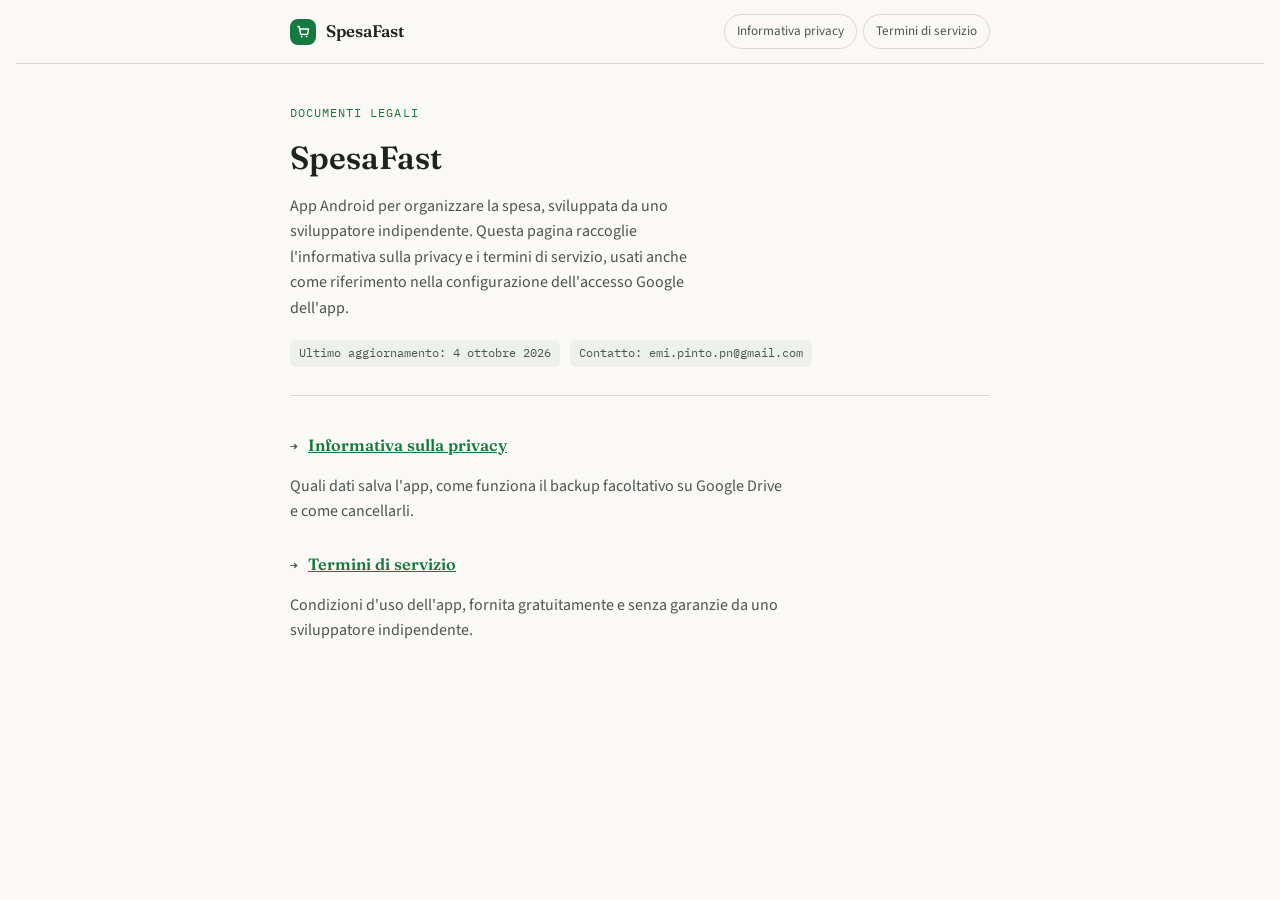
==== index.html @ 66b3608b "Pagine privacy e termini di servizio per SpesaFast Co-Authored-By: Claude Sonnet 5 <noreply@anthropi" ====
<!doctype html>
<html lang="it">
<head>
<meta charset="utf-8">
<meta name="viewport" content="width=device-width, initial-scale=1">
<title>SpesaFast — documenti legali</title>
<link rel="preconnect" href="https://fonts.googleapis.com">
<link rel="preconnect" href="https://fonts.gstatic.com" crossorigin>
<link href="https://fonts.googleapis.com/css2?family=Fraunces:wght@500;600&family=Source+Sans+3:wght@400;600&family=IBM+Plex+Mono:wght@400;500&display=swap" rel="stylesheet">
<link rel="stylesheet" href="style.css">
</head>
<body>

<header class="top">
  <div class="wrap">
    <a class="brand" href="index.html">
      <span class="mark">
        <svg viewBox="0 0 24 24" fill="none" stroke="#fff" stroke-width="2.2" stroke-linecap="round" stroke-linejoin="round">
          <circle cx="9" cy="20" r="1.4" fill="#fff" stroke="none"/>
          <circle cx="17" cy="20" r="1.4" fill="#fff" stroke="none"/>
          <path d="M3 4h2l2.2 11.2a1.8 1.8 0 0 0 1.8 1.5h8a1.8 1.8 0 0 0 1.77-1.48L20 8H6.2"/>
        </svg>
      </span>
      SpesaFast
    </a>
    <nav class="jump">
      <a href="privacy.html">Informativa privacy</a>
      <a href="terms.html">Termini di servizio</a>
    </nav>
  </div>
</header>

<main class="wrap">
  <div class="masthead">
    <span class="eyebrow">Documenti legali</span>
    <h1>SpesaFast</h1>
    <p>App Android per organizzare la spesa, sviluppata da uno sviluppatore indipendente. Questa pagina raccoglie l'informativa sulla privacy e i termini di servizio, usati anche come riferimento nella configurazione dell'accesso Google dell'app.</p>
    <div class="meta">
      <span class="chip">Ultimo aggiornamento: 4 ottobre 2026</span>
      <span class="chip">Contatto: emi.pinto.pn@gmail.com</span>
    </div>
  </div>

  <article class="clause">
    <h3><span class="n">→</span> <a href="privacy.html">Informativa sulla privacy</a></h3>
    <p>Quali dati salva l'app, come funziona il backup facoltativo su Google Drive e come cancellarli.</p>
  </article>

  <article class="clause">
    <h3><span class="n">→</span> <a href="terms.html">Termini di servizio</a></h3>
    <p>Condizioni d'uso dell'app, fornita gratuitamente e senza garanzie da uno sviluppatore indipendente.</p>
  </article>
</main>
</body>
</html>
---- style.css ----
:root{
  --ink:#1c2420;
  --ink-soft:#4a554e;
  --paper:#faf9f6;
  --paper-raised:#f1efe9;
  --rule:#dcd8cd;
  --accent:#157a3d;
  --accent-soft:#e4f1e8;
  --mono-chip:#eef0ea;
  --maxw:700px;
}
@media (prefers-color-scheme: dark){
  :root{
    --ink:#eef0ea;
    --ink-soft:#aab3a7;
    --paper:#15180f;
    --paper-raised:#1d2217;
    --rule:#333a2c;
    --accent:#5fd089;
    --accent-soft:#1d2f22;
    --mono-chip:#1f2419;
  }
}
*{box-sizing:border-box;}
body{
  background:var(--paper);
  color:var(--ink);
  font-family:"Source Sans 3", -apple-system, "Segoe UI", sans-serif;
  font-size:16px;
  line-height:1.6;
  margin:0;
  padding-inline:16px;
}
h1,h2,h3{
  font-family:"Fraunces", Georgia, serif;
  font-weight:600;
  color:var(--ink);
  margin:0;
}
.wrap{max-width:var(--maxw); margin-inline:auto;}

header.top{
  position:sticky; top:0;
  background:var(--paper);
  border-bottom:1px solid var(--rule);
  z-index:5;
}
header.top .wrap{
  display:flex; align-items:center; justify-content:space-between;
  gap:12px; padding-block:14px; flex-wrap:wrap;
}
.brand{display:flex; align-items:center; gap:10px; font-family:"Fraunces",serif; font-weight:600; font-size:1.05rem; text-decoration:none; color:var(--ink);}
.brand .mark{
  width:26px; height:26px; border-radius:8px;
  background:var(--accent); flex:none;
  display:grid; place-items:center;
}
.brand .mark svg{width:15px; height:15px;}
nav.jump{display:flex; gap:6px; flex-wrap:wrap;}
nav.jump a{
  font-size:.82rem; padding:6px 12px; border-radius:999px;
  border:1px solid var(--rule); color:var(--ink-soft); text-decoration:none;
  white-space:nowrap;
}
nav.jump a:hover, nav.jump a[aria-current]{border-color:var(--accent); color:var(--accent);}

main{padding-block:40px 64px;}

.masthead{padding-block-end:28px; border-bottom:1px solid var(--rule); margin-block-end:36px;}
.masthead .eyebrow{
  font-family:"IBM Plex Mono", ui-monospace, monospace;
  font-size:.72rem; letter-spacing:.09em; text-transform:uppercase;
  color:var(--accent); margin-block-end:10px; display:block;
}
.masthead h1{font-size:2rem;}
.masthead p{color:var(--ink-soft); margin-block-start:10px; max-width:52ch;}
.meta{display:flex; gap:10px; flex-wrap:wrap; margin-block-start:18px;}
.chip{
  font-family:"IBM Plex Mono", ui-monospace, monospace;
  font-size:.74rem; background:var(--mono-chip); color:var(--ink-soft);
  border-radius:6px; padding:4px 9px;
}

article.clause{margin-block-end:26px;}
article.clause h3{
  font-size:1.02rem; display:flex; gap:10px; align-items:baseline;
  margin-block-end:8px; font-family:"Fraunces",serif;
}
article.clause h3 .n{
  font-family:"IBM Plex Mono", ui-monospace, monospace;
  color:var(--ink-soft); font-size:.82rem; flex:none;
}
article.clause p, article.clause li{color:var(--ink-soft); max-width:62ch;}
article.clause p + p{margin-block-start:10px;}
article.clause ul{margin:8px 0 0; padding-inline-start:1.2em;}
article.clause li + li{margin-block-start:6px;}
article.clause strong{color:var(--ink); font-weight:600;}
article.clause code{
  font-family:"IBM Plex Mono", ui-monospace, monospace; font-size:.88em;
  background:var(--paper-raised); padding:.1em .4em; border-radius:4px;
}

.callout{
  border:1px solid var(--rule); background:var(--paper-raised);
  border-radius:10px; padding:16px 18px; margin-block:22px;
}
.callout p{color:var(--ink-soft); margin:0; max-width:none;}
.callout strong{color:var(--ink);}

footer.page{
  border-top:1px solid var(--rule); padding-block-start:22px;
  color:var(--ink-soft); font-size:.85rem;
}
footer.page a{color:var(--accent);}

a{color:var(--accent);}

@media (max-width:520px){
  header.top .wrap{flex-direction:column; align-items:flex-start; gap:10px;}
  .masthead h1{font-size:1.6rem;}
}
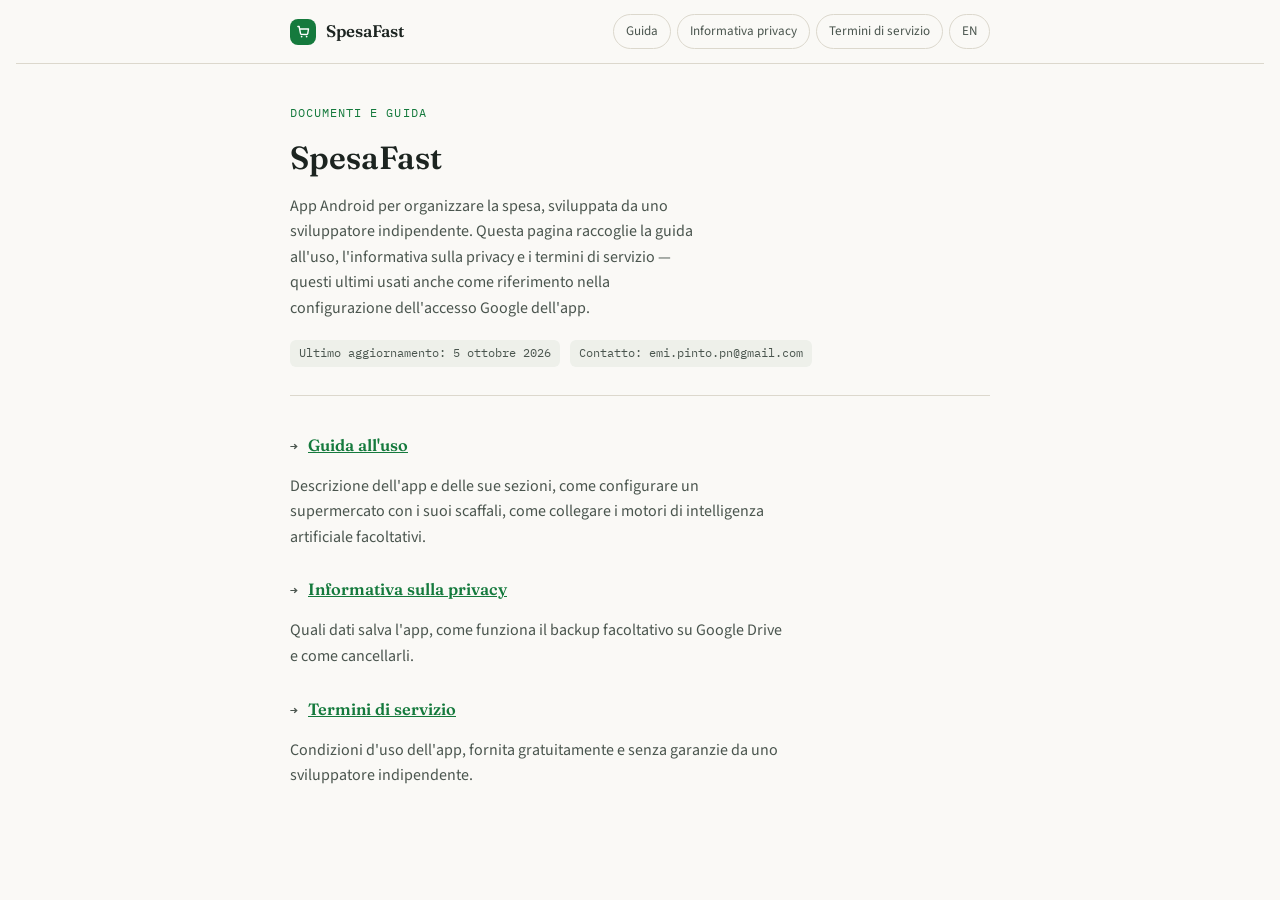
==== commit c43d7022: "Aggiunta guida all'uso (IT/EN) e versioni inglesi di privacy e termini Guida con descrizione dell'ap" ====
--- a/index.html
+++ b/index.html
@@ -24,22 +24,29 @@
       SpesaFast
     </a>
     <nav class="jump">
+      <a href="help.html">Guida</a>
       <a href="privacy.html">Informativa privacy</a>
       <a href="terms.html">Termini di servizio</a>
+      <a href="en/index.html" lang="en">EN</a>
     </nav>
   </div>
 </header>
 
 <main class="wrap">
   <div class="masthead">
-    <span class="eyebrow">Documenti legali</span>
+    <span class="eyebrow">Documenti e guida</span>
     <h1>SpesaFast</h1>
-    <p>App Android per organizzare la spesa, sviluppata da uno sviluppatore indipendente. Questa pagina raccoglie l'informativa sulla privacy e i termini di servizio, usati anche come riferimento nella configurazione dell'accesso Google dell'app.</p>
+    <p>App Android per organizzare la spesa, sviluppata da uno sviluppatore indipendente. Questa pagina raccoglie la guida all'uso, l'informativa sulla privacy e i termini di servizio — questi ultimi usati anche come riferimento nella configurazione dell'accesso Google dell'app.</p>
     <div class="meta">
-      <span class="chip">Ultimo aggiornamento: 4 ottobre 2026</span>
+      <span class="chip">Ultimo aggiornamento: 5 ottobre 2026</span>
       <span class="chip">Contatto: emi.pinto.pn@gmail.com</span>
     </div>
   </div>
+
+  <article class="clause">
+    <h3><span class="n">→</span> <a href="help.html">Guida all'uso</a></h3>
+    <p>Descrizione dell'app e delle sue sezioni, come configurare un supermercato con i suoi scaffali, come collegare i motori di intelligenza artificiale facoltativi.</p>
+  </article>
 
   <article class="clause">
     <h3><span class="n">→</span> <a href="privacy.html">Informativa sulla privacy</a></h3>
